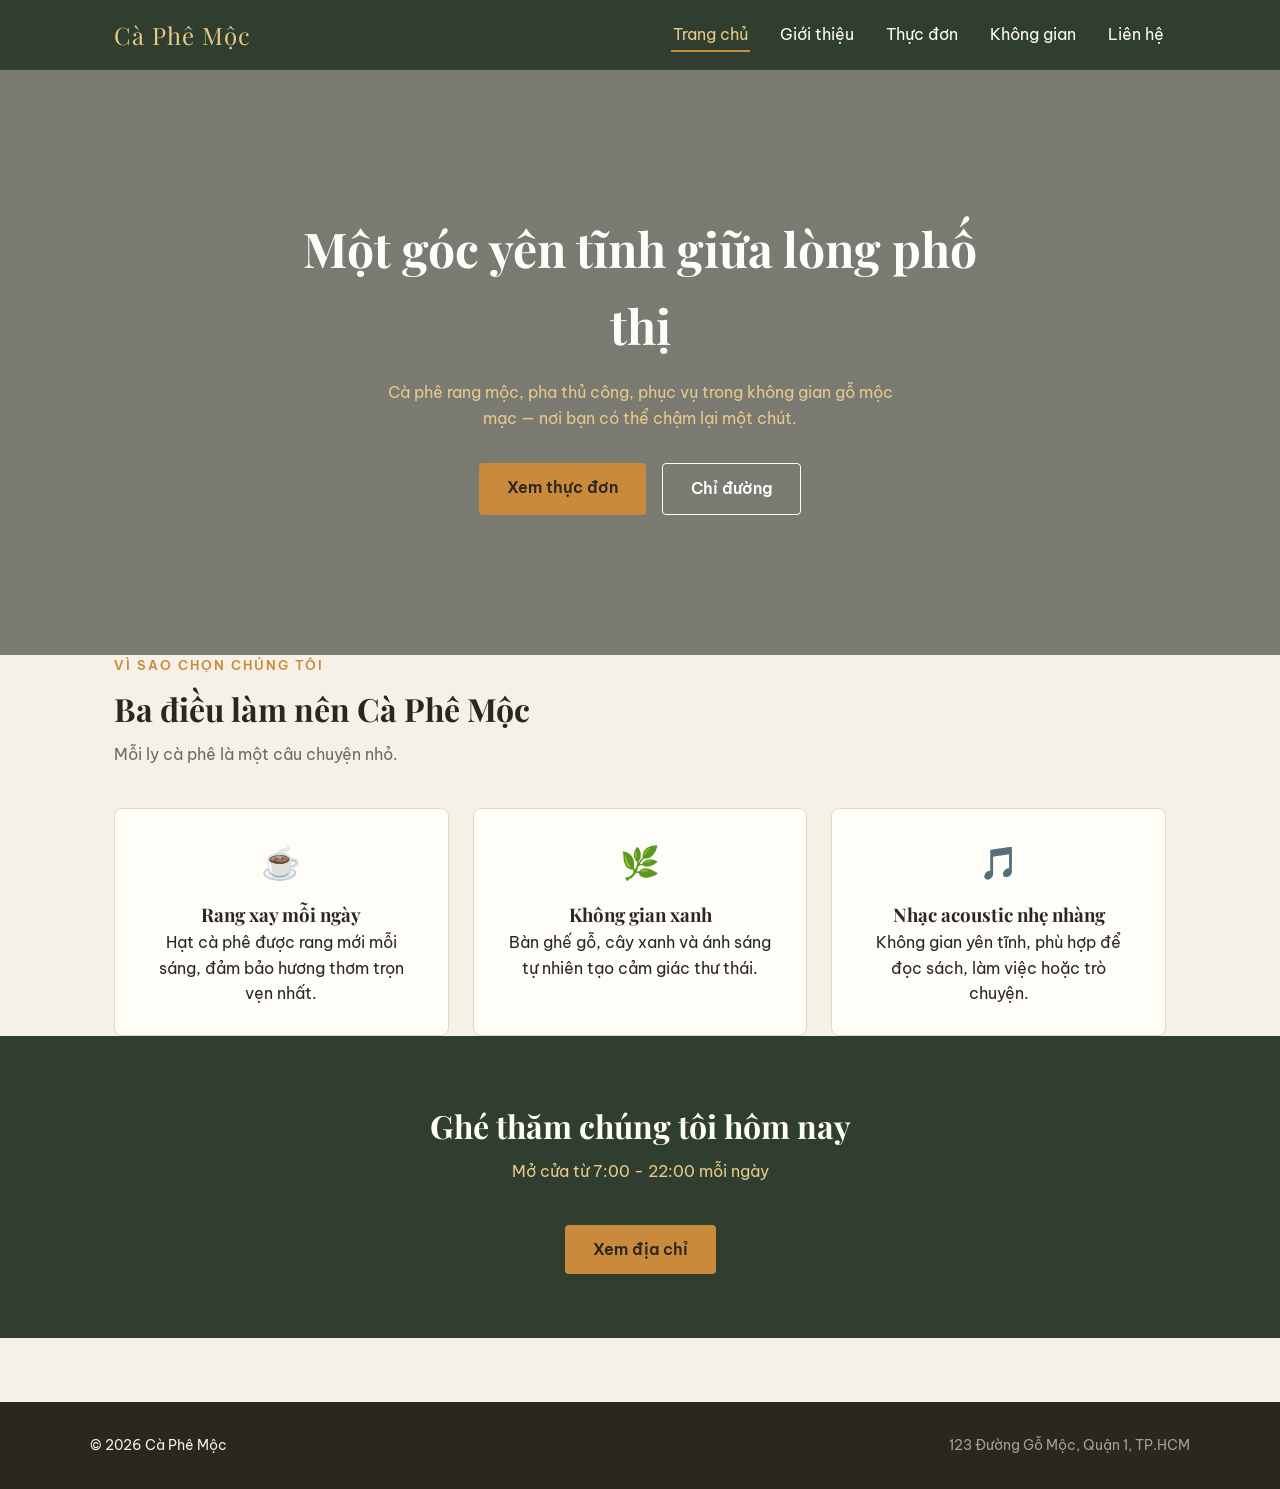
==== index.html @ 873819f2 "phiên bản 1" ====
<!DOCTYPE html>
<html lang="vi">
<head>
<meta charset="UTF-8">
<meta name="viewport" content="width=device-width, initial-scale=1.0">
<title>Cà Phê Mộc — Trang chủ</title>
<link rel="preconnect" href="https://fonts.googleapis.com">
<link href="https://fonts.googleapis.com/css2?family=Playfair+Display:wght@600;700&family=Be+Vietnam+Pro:wght@400;500;600&display=swap" rel="stylesheet">
<link rel="stylesheet" href="./style.css">
<style>
  /* CSS riêng cho trang chủ */
  .hero {
    background: linear-gradient(rgba(20,25,18,.55), rgba(20,25,18,.55)),
                url('https://images.unsplash.com/photo-1445116572660-236099ec97a0?w=1400') center/cover;
    color: var(--nen-trang);
    padding: 140px 24px;
    text-align: center;
  }
  .hero h1 {
    font-size: 3rem;
    max-width: 700px;
    margin: 0 auto 16px;
  }
  .hero p { max-width: 520px; margin: 0 auto 32px; color: var(--vang-nhat); }
  .hero .btn-group { display: flex; gap: 16px; justify-content: center; }

  /* Box model: 3 thẻ giới thiệu ngắn, dùng flexbox để chia 3 cột */
  .highlights {
    display: flex;
    gap: 24px;
    flex-wrap: wrap;
  }
  .highlight-card {
    flex: 1 1 260px;
    background: var(--nen-trang);
    border: 1px solid var(--vien);
    border-radius: 8px;
    padding: 28px;
    text-align: center;
  }
  .highlight-card .icon { font-size: 2rem; margin-bottom: 12px; }

  .cta {
    background: var(--xanh-la);
    color: var(--nen-trang);
    text-align: center;
  }
  .cta h2 { color: var(--nen-trang); }
</style>
</head>
<body>

<header class="site-header">
  <nav class="navbar">
    <a href="index.html" class="logo">Cà Phê Mộc</a>
    <ul class="nav-links">
      <li><a href="index.html" aria-current="page">Trang chủ</a></li>
      <li><a href="about.html">Giới thiệu</a></li>
      <li><a href="menu.html">Thực đơn</a></li>
      <li><a href="gallery.html">Không gian</a></li>
      <li><a href="contact.html">Liên hệ</a></li>
    </ul>
  </nav>
</header>

<main>
  <section class="hero">
    <h1>Một góc yên tĩnh giữa lòng phố thị</h1>
    <p>Cà phê rang mộc, pha thủ công, phục vụ trong không gian gỗ mộc mạc — nơi bạn có thể chậm lại một chút.</p>
    <div class="btn-group">
      <a href="menu.html" class="btn btn-primary">Xem thực đơn</a>
      <a href="contact.html" class="btn btn-outline">Chỉ đường</a>
    </div>
  </section>

  <section class="container">
    <span class="eyebrow">Vì sao chọn chúng tôi</span>
    <h2 class="section-title">Ba điều làm nên Cà Phê Mộc</h2>
    <p class="section-subtitle">Mỗi ly cà phê là một câu chuyện nhỏ.</p>

    <div class="highlights">
      <div class="highlight-card">
        <div class="icon">☕</div>
        <h3>Rang xay mỗi ngày</h3>
        <p>Hạt cà phê được rang mới mỗi sáng, đảm bảo hương thơm trọn vẹn nhất.</p>
      </div>
      <div class="highlight-card">
        <div class="icon">🌿</div>
        <h3>Không gian xanh</h3>
        <p>Bàn ghế gỗ, cây xanh và ánh sáng tự nhiên tạo cảm giác thư thái.</p>
      </div>
      <div class="highlight-card">
        <div class="icon">🎵</div>
        <h3>Nhạc acoustic nhẹ nhàng</h3>
        <p>Không gian yên tĩnh, phù hợp để đọc sách, làm việc hoặc trò chuyện.</p>
      </div>
    </div>
  </section>

  <section class="cta">
    <div class="container">
      <h2 class="section-title">Ghé thăm chúng tôi hôm nay</h2>
      <p class="section-subtitle" style="color:var(--vang-nhat)">Mở cửa từ 7:00 - 22:00 mỗi ngày</p>
      <a href="contact.html" class="btn btn-primary">Xem địa chỉ</a>
    </div>
  </section>
</main>

<footer class="site-footer">
  <div class="footer-inner">
    <span>© 2026 Cà Phê Mộc</span>
    <span class="muted">123 Đường Gỗ Mộc, Quận 1, TP.HCM</span>
  </div>
</footer>

</body>
</html>
---- style.css ----
/* =========================================================
   CÀ PHÊ MỘC — stylesheet dùng chung cho cả 5 trang bài tập
   ========================================================= */

:root {
  --xanh-la:      #2f3e2f;   /* xanh rêu đậm - màu chính */
  --xanh-la-nhat: #4a5d46;
  --vang-dat:     #c98a3c;   /* vàng đất - màu nhấn */
  --vang-nhat:    #e8c98a;
  --nen-kem:      #f6f1e7;   /* nền kem */
  --nen-trang:    #fffdf8;
  --chu-toi:      #2a2620;
  --chu-nhat:     #6f6a5f;
  --vien:         #e2d8c3;

  --font-tieu-de: 'Playfair Display', Georgia, serif;
  --font-noi-dung: 'Be Vietnam Pro', 'Segoe UI', sans-serif;
}

* { margin: 0; padding: 0; box-sizing: border-box; }

body {
  font-family: var(--font-noi-dung);
  background: var(--nen-kem);
  color: var(--chu-toi);
  line-height: 1.6;
}

img { max-width: 100%; display: block; }
a { text-decoration: none; color: inherit; }
ul { list-style: none; }

h1, h2, h3 { font-family: var(--font-tieu-de); font-weight: 700; }

.container {
  max-width: 1100px;
  margin: 0 auto;
  padding: 0 24px;
}

/* ---------- Header / Nav dùng chung ---------- */
header.site-header {
  background: var(--xanh-la);
  color: var(--nen-trang);
  position: sticky;
  top: 0;
  z-index: 100;
}

.navbar {
  display: flex;
  align-items: center;
  justify-content: space-between;
  padding: 16px 24px;
  max-width: 1100px;
  margin: 0 auto;
}

.logo {
  font-family: var(--font-tieu-de);
  font-size: 1.5rem;
  letter-spacing: 1px;
  color: var(--vang-nhat);
}

.nav-links {
  display: flex;
  gap: 28px;
}

.nav-links a {
  padding: 6px 2px;
  border-bottom: 2px solid transparent;
  transition: border-color .25s ease, color .25s ease;
}

.nav-links a:hover,
.nav-links a[aria-current="page"] {
  border-color: var(--vang-dat);
  color: var(--vang-nhat);
}

/* ---------- Footer dùng chung ---------- */
footer.site-footer {
  background: var(--chu-toi);
  color: var(--nen-kem);
  padding: 32px 24px;
  margin-top: 64px;
}

.footer-inner {
  max-width: 1100px;
  margin: 0 auto;
  display: flex;
  justify-content: space-between;
  flex-wrap: wrap;
  gap: 16px;
  font-size: .9rem;
}

.footer-inner .muted { color: #a89f8d; }

/* ---------- Nút bấm dùng chung ---------- */
.btn {
  display: inline-block;
  padding: 12px 28px;
  border-radius: 4px;
  font-weight: 600;
  transition: transform .2s ease, box-shadow .2s ease;
}

.btn-primary {
  background: var(--vang-dat);
  color: var(--chu-toi);
}

.btn-primary:hover {
  transform: translateY(-2px);
  box-shadow: 0 6px 16px rgba(201,138,60,.35);
}

.btn-outline {
  border: 1px solid var(--nen-trang);
  color: var(--nen-trang);
}

/* ---------- Tiêu đề chung của mỗi section ---------- */
.section-title {
  font-size: 2rem;
  margin-bottom: 8px;
}

.section-subtitle {
  color: var(--chu-nhat);
  margin-bottom: 40px;
}

.eyebrow {
  color: var(--vang-dat);
  font-weight: 600;
  letter-spacing: 2px;
  text-transform: uppercase;
  font-size: .8rem;
  margin-bottom: 8px;
  display: block;
}

section { padding: 64px 0; }
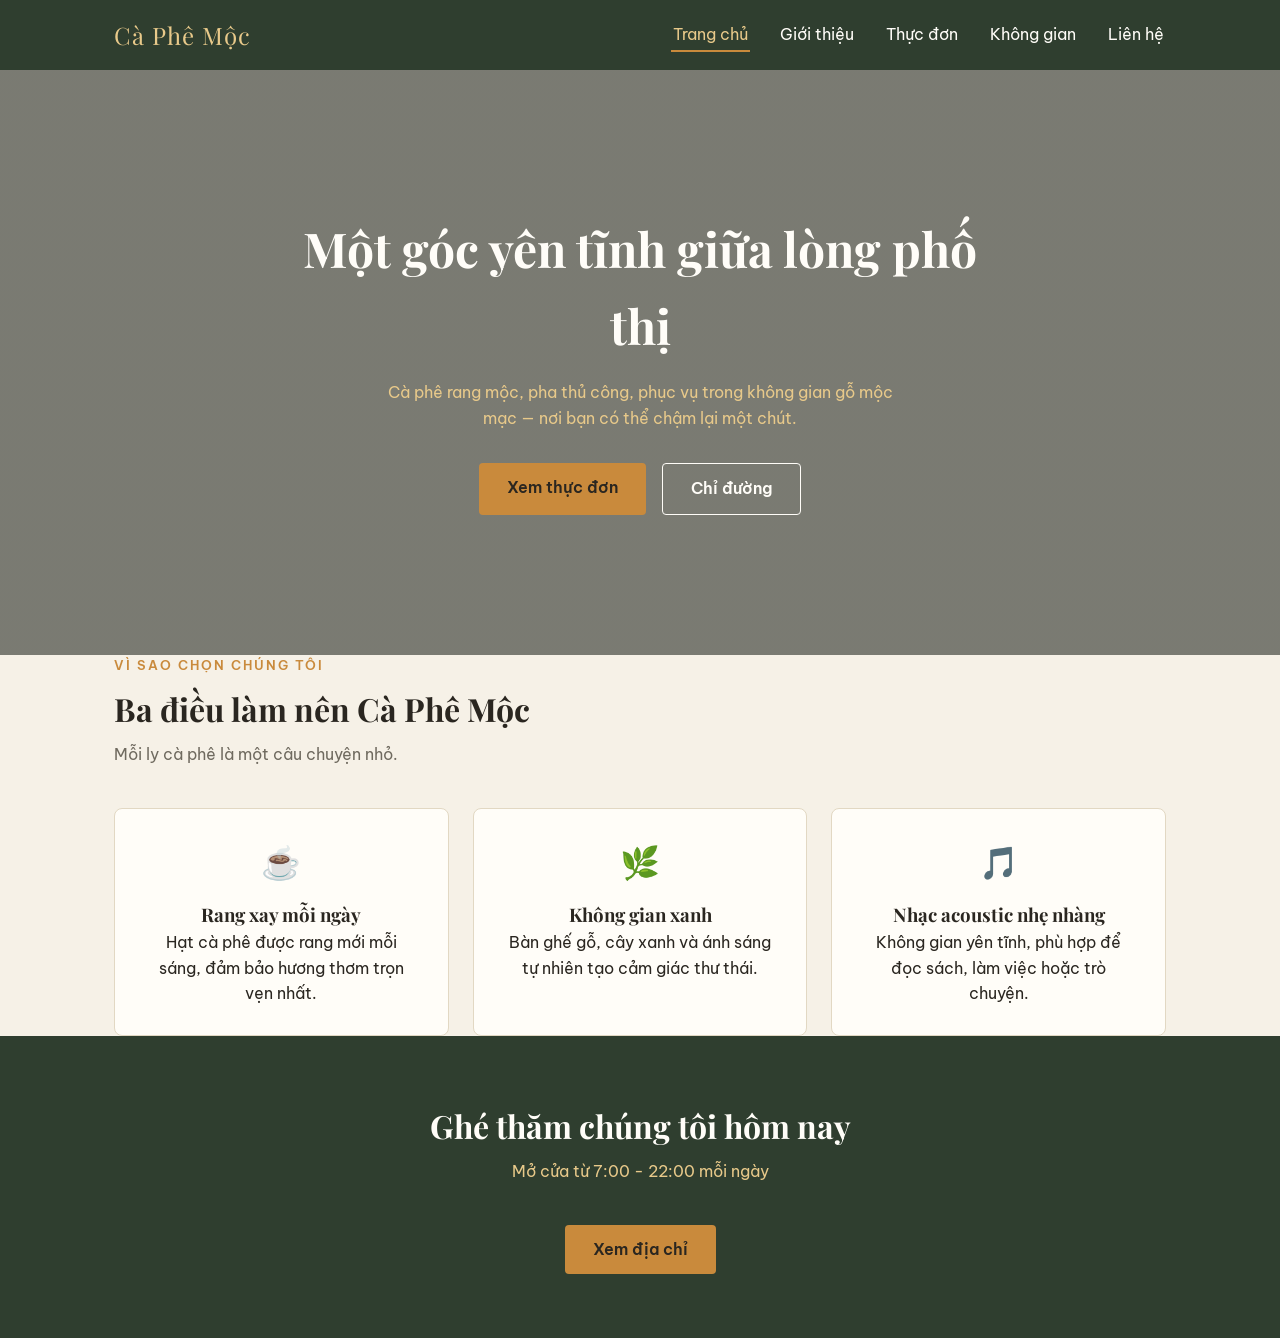
==== commit b8a9d0c0: "phiên bản 2" ====
--- a/index.html
+++ b/index.html
@@ -106,12 +106,7 @@
   </section>
 </main>
 
-<footer class="site-footer">
-  <div class="footer-inner">
-    <span>© 2026 Cà Phê Mộc</span>
-    <span class="muted">123 Đường Gỗ Mộc, Quận 1, TP.HCM</span>
-  </div>
-</footer>
+
 
 </body>
 </html>
